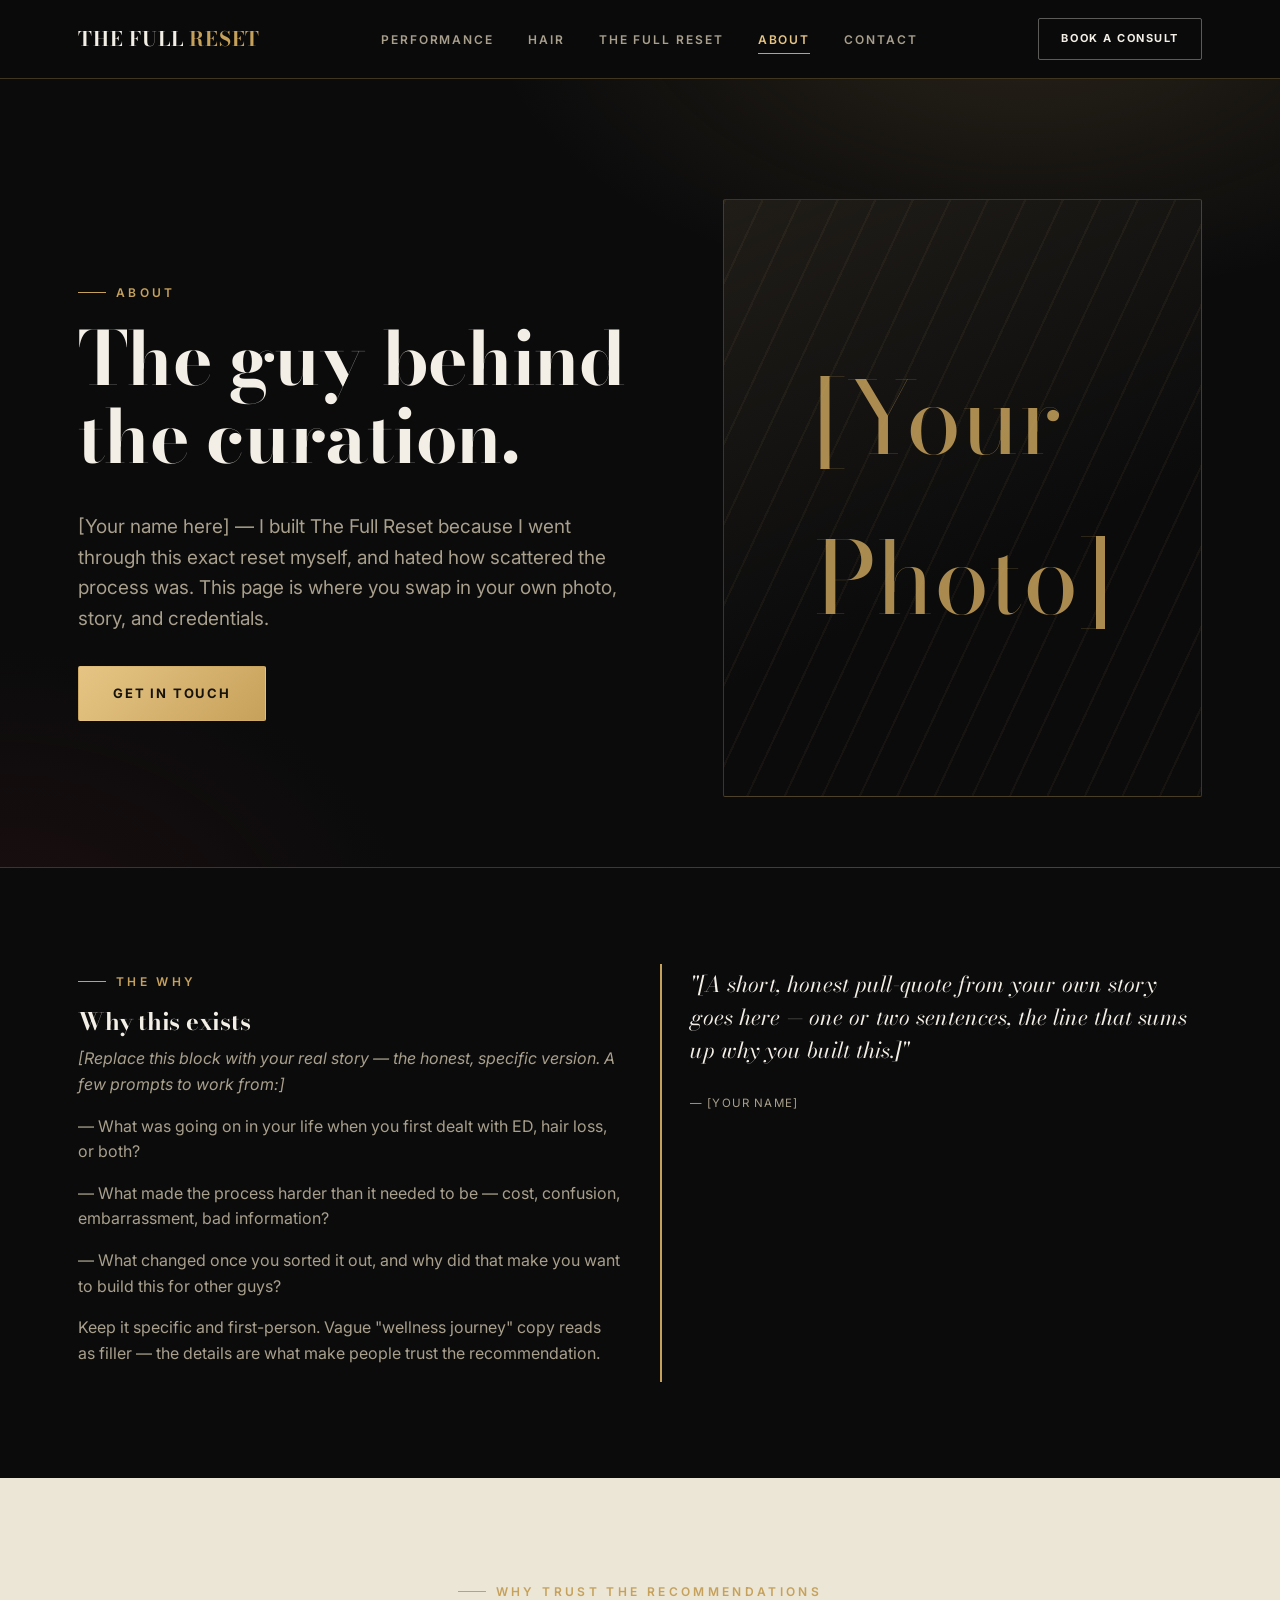
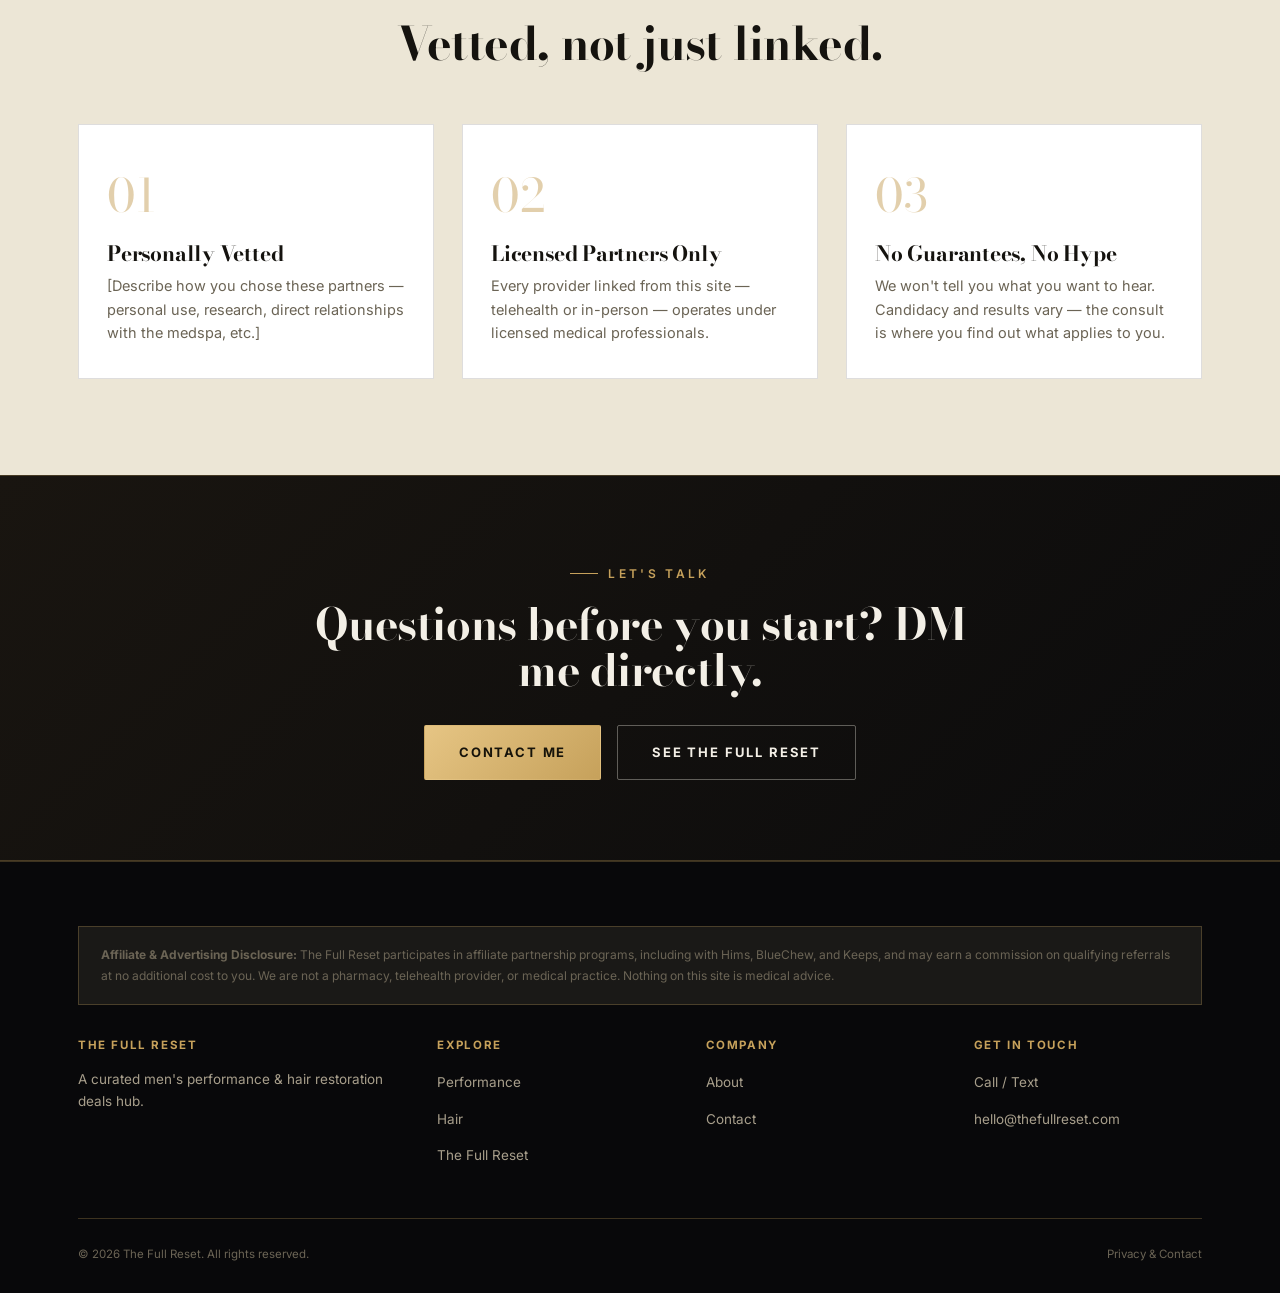
==== about/index.html @ 41acdde6 "Initial commit: The Full Reset landing site Static GQ-style landing page with performance/hair/bundl" ====
<!DOCTYPE html>
<html lang="en">
<head>
<meta charset="UTF-8">
<meta name="viewport" content="width=device-width, initial-scale=1.0">
<title>About — The Full Reset</title>
<meta name="description" content="Who's behind The Full Reset, and why this curation exists.">
<link rel="icon" href="data:image/svg+xml,%3Csvg xmlns='http://www.w3.org/2000/svg' viewBox='0 0 100 100'%3E%3Crect width='100' height='100' fill='%230b0b0c'/%3E%3Ctext x='50' y='68' font-size='60' text-anchor='middle' fill='%23c6a15b' font-family='Georgia,serif'%3ER%3C/text%3E%3C/svg%3E">
<link rel="stylesheet" href="../css/style.css">
</head>
<body>

<header class="site-header">
  <nav class="nav">
    <a href="../index.html" class="logo">THE FULL <span>RESET</span></a>
    <ul class="nav-links">
      <li><a href="../performance/index.html">Performance</a></li>
      <li><a href="../hair/index.html">Hair</a></li>
      <li><a href="../the-full-reset/index.html">The Full Reset</a></li>
      <li><a href="../about/index.html" class="active">About</a></li>
      <li><a href="../contact/index.html">Contact</a></li>
    </ul>
    <div class="nav-cta">
      <a href="../contact/index.html" class="btn btn-outline btn-sm">Book a Consult</a>
      <button class="nav-toggle" aria-label="Menu"><span></span><span></span><span></span></button>
    </div>
  </nav>
</header>

<section class="hero" style="padding-bottom:70px;">
  <div class="container hero-grid">
    <div>
      <div class="eyebrow">About</div>
      <h1>The guy behind the curation.</h1>
      <p class="lede">[Your name here] — I built The Full Reset because I went through this exact reset myself, and hated how scattered the process was. This page is where you swap in your own photo, story, and credentials.</p>
      <div class="hero-actions">
        <a href="../contact/index.html" class="btn btn-gold">Get In Touch</a>
      </div>
    </div>
    <div class="hero-visual">
      <span class="monogram" style="font-size:100px;">[Your<br>Photo]</span>
    </div>
  </div>
</section>

<section class="section">
  <div class="container grid-2">
    <div>
      <div class="eyebrow">The Why</div>
      <h2>Why this exists</h2>
      <p><em>[Replace this block with your real story — the honest, specific version. A few prompts to work from:]</em></p>
      <p>— What was going on in your life when you first dealt with ED, hair loss, or both?</p>
      <p>— What made the process harder than it needed to be — cost, confusion, embarrassment, bad information?</p>
      <p>— What changed once you sorted it out, and why did that make you want to build this for other guys?</p>
      <p>Keep it specific and first-person. Vague "wellness journey" copy reads as filler — the details are what make people trust the recommendation.</p>
    </div>
    <blockquote class="pull-quote">
      <p>"[A short, honest pull-quote from your own story goes here — one or two sentences, the line that sums up why you built this.]"</p>
      <cite>— [Your Name]</cite>
    </blockquote>
  </div>
</section>

<section class="section on-light alt">
  <div class="container">
    <div class="section-head center" style="margin-left:auto;margin-right:auto;">
      <div class="eyebrow" style="justify-content:center;">Why Trust The Recommendations</div>
      <h2>Vetted, not just linked.</h2>
    </div>
    <div class="grid-3">
      <div class="step" style="background:#fff;border-color:var(--line-dark);">
        <div class="num">01</div>
        <h3 style="color:var(--ink-dark);">Personally Vetted</h3>
        <p style="color:var(--muted-dark);">[Describe how you chose these partners — personal use, research, direct relationships with the medspa, etc.]</p>
      </div>
      <div class="step" style="background:#fff;border-color:var(--line-dark);">
        <div class="num">02</div>
        <h3 style="color:var(--ink-dark);">Licensed Partners Only</h3>
        <p style="color:var(--muted-dark);">Every provider linked from this site — telehealth or in-person — operates under licensed medical professionals.</p>
      </div>
      <div class="step" style="background:#fff;border-color:var(--line-dark);">
        <div class="num">03</div>
        <h3 style="color:var(--ink-dark);">No Guarantees, No Hype</h3>
        <p style="color:var(--muted-dark);">We won't tell you what you want to hear. Candidacy and results vary — the consult is where you find out what applies to you.</p>
      </div>
    </div>
  </div>
</section>

<section class="cta-band">
  <div class="container">
    <div class="eyebrow" style="justify-content:center;">Let's Talk</div>
    <h2>Questions before you start? DM me directly.</h2>
    <div class="hero-actions">
      <a href="../contact/index.html" class="btn btn-gold">Contact Me</a>
      <a href="../the-full-reset/index.html" class="btn btn-outline">See The Full Reset</a>
    </div>
  </div>
</section>

<footer class="site-footer">
  <div class="container">
    <div class="disclosure">
      <strong>Affiliate &amp; Advertising Disclosure:</strong> The Full Reset participates in affiliate partnership programs, including with Hims, BlueChew, and Keeps, and may earn a commission on qualifying referrals at no additional cost to you. We are not a pharmacy, telehealth provider, or medical practice. Nothing on this site is medical advice.
    </div>
    <div class="footer-grid">
      <div>
        <h4>The Full Reset</h4>
        <p>A curated men's performance &amp; hair restoration deals hub.</p>
      </div>
      <div>
        <h4>Explore</h4>
        <ul>
          <li><a href="../performance/index.html">Performance</a></li>
          <li><a href="../hair/index.html">Hair</a></li>
          <li><a href="../the-full-reset/index.html">The Full Reset</a></li>
        </ul>
      </div>
      <div>
        <h4>Company</h4>
        <ul>
          <li><a href="../about/index.html">About</a></li>
          <li><a href="../contact/index.html">Contact</a></li>
        </ul>
      </div>
      <div>
        <h4>Get In Touch</h4>
        <ul>
          <li><a href="tel:+10000000000">Call / Text</a></li>
          <li><a href="mailto:hello@thefullreset.com">hello@thefullreset.com</a></li>
        </ul>
      </div>
    </div>
    <div class="footer-bottom">
      <p>&copy; <span id="year"></span> The Full Reset. All rights reserved.</p>
      <p><a href="../contact/index.html">Privacy &amp; Contact</a></p>
    </div>
  </div>
</footer>

<script src="../js/main.js"></script>
<script>document.getElementById('year').textContent = new Date().getFullYear();</script>
</body>
</html>
---- css/style.css ----
/* ==========================================================================
   THE FULL RESET — shared stylesheet
   ========================================================================== */

@import url('https://fonts.googleapis.com/css2?family=Bodoni+Moda:ital,opsz,wght@0,6..96,400;0,6..96,500;0,6..96,700;0,6..96,900;1,6..96,500&family=Inter:wght@300;400;500;600;700;800&display=swap');

:root {
  --bg: #0b0b0c;
  --bg-alt: #141414;
  --bg-card: #1a1917;
  --paper: #f6f3ec;
  --paper-alt: #ece6d6;
  --ink: #f3efe6;
  --ink-dark: #15130f;
  --muted: #a89f8c;
  --muted-dark: #6b6455;
  --gold: #c6a15b;
  --gold-bright: #e6c584;
  --maroon: #7a2323;
  --line: rgba(198,161,91,0.28);
  --line-dark: rgba(21,19,15,0.14);
  --shadow: 0 20px 60px rgba(0,0,0,0.35);
  --radius: 2px;
  --maxw: 1180px;
}

* { box-sizing: border-box; }
html { scroll-behavior: smooth; }
body {
  margin: 0;
  background: var(--bg);
  color: var(--ink);
  font-family: 'Inter', -apple-system, BlinkMacSystemFont, 'Segoe UI', sans-serif;
  font-weight: 400;
  line-height: 1.6;
  -webkit-font-smoothing: antialiased;
}
img, svg { max-width: 100%; display: block; }
a { color: inherit; text-decoration: none; }
h1, h2, h3, h4 {
  font-family: 'Bodoni Moda', 'Georgia', serif;
  font-weight: 700;
  line-height: 1.05;
  margin: 0 0 .5em;
  letter-spacing: -0.01em;
}
p { margin: 0 0 1em; color: var(--muted); }
.on-light p { color: var(--muted-dark); }
ul { margin: 0; padding: 0; list-style: none; }
.container { max-width: var(--maxw); margin: 0 auto; padding: 0 28px; }
.section { padding: 96px 0; }
@media (max-width: 720px) { .section { padding: 64px 0; } }

.eyebrow {
  display: inline-flex;
  align-items: center;
  gap: 10px;
  font-family: 'Inter', sans-serif;
  font-size: 12px;
  letter-spacing: 0.28em;
  text-transform: uppercase;
  color: var(--gold);
  font-weight: 600;
  margin-bottom: 18px;
}
.eyebrow::before { content: ''; width: 28px; height: 1px; background: var(--gold); display: inline-block; }

.on-light { background: var(--paper); color: var(--ink-dark); }
.on-light h1, .on-light h2, .on-light h3, .on-light h4 { color: var(--ink-dark); }
.alt { background: var(--paper-alt); }

/* ---------- Buttons ---------- */
.btn {
  display: inline-flex;
  align-items: center;
  justify-content: center;
  gap: 10px;
  padding: 16px 34px;
  font-family: 'Inter', sans-serif;
  font-size: 13px;
  font-weight: 700;
  letter-spacing: 0.14em;
  text-transform: uppercase;
  border-radius: var(--radius);
  border: 1px solid transparent;
  cursor: pointer;
  transition: transform .18s ease, background .18s ease, color .18s ease, border-color .18s ease;
  white-space: nowrap;
}
.btn:hover { transform: translateY(-2px); }
.btn-gold { background: linear-gradient(135deg, var(--gold-bright), var(--gold)); color: #16130a; }
.btn-gold:hover { box-shadow: 0 10px 30px rgba(198,161,91,0.35); }
.btn-outline { background: transparent; color: var(--ink); border-color: rgba(243,239,230,0.35); }
.btn-outline:hover { border-color: var(--gold); color: var(--gold-bright); }
.btn-outline.on-light-btn { color: var(--ink-dark); border-color: rgba(21,19,15,0.3); }
.btn-outline.on-light-btn:hover { border-color: var(--maroon); color: var(--maroon); }
.btn-maroon { background: var(--maroon); color: var(--ink); }
.btn-maroon:hover { box-shadow: 0 10px 30px rgba(122,35,35,0.45); }
.btn-block { width: 100%; }
.btn-sm { padding: 11px 22px; font-size: 11px; }

/* ---------- Nav ---------- */
.site-header {
  position: sticky;
  top: 0;
  z-index: 100;
  background: rgba(11,11,12,0.86);
  backdrop-filter: blur(10px);
  border-bottom: 1px solid var(--line);
}
.nav {
  display: flex;
  align-items: center;
  justify-content: space-between;
  padding: 18px 28px;
  max-width: var(--maxw);
  margin: 0 auto;
}
.logo {
  font-family: 'Bodoni Moda', serif;
  font-size: 20px;
  font-weight: 700;
  letter-spacing: 0.04em;
  color: var(--ink);
}
.logo span { color: var(--gold); }
.nav-links {
  display: flex;
  gap: 34px;
  align-items: center;
}
.nav-links a {
  font-size: 12px;
  letter-spacing: 0.16em;
  text-transform: uppercase;
  font-weight: 600;
  color: var(--muted);
  transition: color .18s ease;
  padding: 6px 0;
  border-bottom: 1px solid transparent;
}
.nav-links a:hover, .nav-links a.active { color: var(--gold-bright); border-color: var(--gold); }
.nav-cta { display: flex; align-items: center; gap: 14px; }
.nav-toggle {
  display: none;
  flex-direction: column;
  gap: 5px;
  background: none;
  border: none;
  cursor: pointer;
  padding: 6px;
}
.nav-toggle span { width: 24px; height: 1.5px; background: var(--ink); display: block; }

@media (max-width: 920px) {
  .nav-links { position: fixed; top: 68px; left: 0; right: 0; background: var(--bg-alt); flex-direction: column; gap: 0; border-bottom: 1px solid var(--line); max-height: 0; overflow: hidden; transition: max-height .25s ease; }
  .nav-links.open { max-height: 400px; }
  .nav-links a { width: 100%; padding: 16px 28px; border-bottom: 1px solid rgba(255,255,255,0.06); }
  .nav-toggle { display: flex; }
  .nav-cta .btn-outline { display: none; }
}

/* ---------- Hero ---------- */
.hero {
  position: relative;
  padding: 120px 0 90px;
  overflow: hidden;
  background:
    radial-gradient(ellipse 900px 500px at 80% -10%, rgba(198,161,91,0.16), transparent 60%),
    radial-gradient(ellipse 700px 500px at 0% 110%, rgba(122,35,35,0.14), transparent 60%),
    var(--bg);
  border-bottom: 1px solid var(--line);
}
.hero-grid { display: grid; grid-template-columns: 1.1fr 0.9fr; gap: 60px; align-items: center; }
@media (max-width: 900px) { .hero-grid { grid-template-columns: 1fr; } }
.hero h1 { font-size: clamp(40px, 6vw, 74px); }
.hero .lede { font-size: 19px; max-width: 46ch; }
.hero-actions { display: flex; gap: 16px; flex-wrap: wrap; margin-top: 32px; }
.hero-badges { display: flex; gap: 22px; flex-wrap: wrap; margin-top: 44px; }
.hero-badge { display: flex; align-items: center; gap: 8px; font-size: 11px; letter-spacing: 0.1em; text-transform: uppercase; color: var(--muted); }
.hero-badge svg { width: 16px; height: 16px; stroke: var(--gold); flex-shrink: 0; }

.hero-visual {
  position: relative;
  aspect-ratio: 4/5;
  border: 1px solid var(--line);
  border-radius: var(--radius);
  background: linear-gradient(155deg, #201d18 0%, #0b0b0c 60%);
  display: flex;
  align-items: center;
  justify-content: center;
  overflow: hidden;
}
.hero-visual::before {
  content: '';
  position: absolute; inset: 0;
  background: repeating-linear-gradient(115deg, rgba(198,161,91,0.06) 0 2px, transparent 2px 34px);
}
.hero-visual .monogram { font-family: 'Bodoni Moda', serif; font-size: 130px; color: var(--gold); opacity: 0.85; position: relative; z-index: 1; }

/* ---------- Marquee / trust strip ---------- */
.trust-strip { border-bottom: 1px solid var(--line-dark); background: var(--paper-alt); padding: 22px 0; }
.trust-strip .container { display: flex; justify-content: space-between; flex-wrap: wrap; gap: 16px 30px; }
.trust-strip span { font-size: 11px; letter-spacing: 0.16em; text-transform: uppercase; color: var(--muted-dark); font-weight: 600; }

/* ---------- Section headers ---------- */
.section-head { max-width: 640px; margin-bottom: 56px; }
.section-head.center { margin-left: auto; margin-right: auto; text-align: center; }
.section-head h2 { font-size: clamp(30px, 4vw, 46px); }

/* ---------- Steps ---------- */
.steps { display: grid; grid-template-columns: repeat(3, 1fr); gap: 28px; }
@media (max-width: 800px) { .steps { grid-template-columns: 1fr; } }
.step { border: 1px solid var(--line); padding: 34px 28px; position: relative; background: var(--bg-card); }
.step .num { font-family: 'Bodoni Moda', serif; font-size: 46px; color: var(--gold); opacity: 0.5; margin-bottom: 10px; }
.step h3 { font-size: 21px; margin-bottom: 10px; }
.step p { margin: 0; font-size: 14.5px; }

/* ---------- Offer cards ---------- */
.offers { display: grid; grid-template-columns: repeat(2, 1fr); gap: 28px; }
@media (max-width: 800px) { .offers { grid-template-columns: 1fr; } }
.offer-card {
  border: 1px solid var(--line);
  background: var(--bg-card);
  padding: 38px 34px;
  display: flex;
  flex-direction: column;
  position: relative;
  transition: transform .2s ease, border-color .2s ease;
}
.offer-card:hover { transform: translateY(-4px); border-color: var(--gold); }
.offer-card.featured { border-color: var(--gold); box-shadow: var(--shadow); }
.offer-tag {
  position: absolute; top: -13px; left: 34px;
  background: var(--gold); color: #16130a;
  font-size: 10.5px; letter-spacing: 0.12em; text-transform: uppercase; font-weight: 700;
  padding: 6px 14px;
}
.offer-brand { font-size: 12px; letter-spacing: 0.18em; text-transform: uppercase; color: var(--gold); font-weight: 700; margin-bottom: 12px; }
.offer-card h3 { font-size: 28px; margin-bottom: 8px; }
.offer-price { display: flex; align-items: baseline; gap: 10px; margin: 14px 0 20px; }
.offer-price .was { text-decoration: line-through; color: var(--muted); font-size: 15px; }
.offer-price .now { font-family: 'Bodoni Moda', serif; font-size: 34px; color: var(--ink); }
.offer-price .per { font-size: 12px; color: var(--muted); text-transform: uppercase; letter-spacing: 0.08em; }
.offer-list { margin: 0 0 26px; display: flex; flex-direction: column; gap: 10px; }
.offer-list li { display: flex; gap: 10px; font-size: 14.5px; color: var(--muted); align-items: flex-start; }
.offer-list li svg { width: 16px; height: 16px; stroke: var(--gold); flex-shrink: 0; margin-top: 3px; }
.offer-card .btn { margin-top: auto; }
.offer-fine { font-size: 11px; color: var(--muted-dark); margin-top: 14px; }

/* ---------- Comparison table ---------- */
.table-wrap { overflow-x: auto; border: 1px solid var(--line); }
table.compare { width: 100%; border-collapse: collapse; min-width: 560px; }
table.compare th, table.compare td { padding: 18px 22px; text-align: left; border-bottom: 1px solid var(--line); font-size: 14px; }
table.compare th { font-family: 'Inter', sans-serif; text-transform: uppercase; letter-spacing: 0.1em; font-size: 11.5px; color: var(--gold); background: var(--bg-card); }
table.compare td:first-child { color: var(--ink); font-weight: 600; }
table.compare tr:last-child td { border-bottom: none; }
table.compare td { color: var(--muted); }

/* ---------- FAQ ---------- */
.faq-item { border-bottom: 1px solid var(--line); }
.faq-q {
  display: flex; align-items: center; justify-content: space-between;
  padding: 24px 4px; cursor: pointer; font-weight: 600; font-size: 16.5px;
  color: var(--ink);
}
.on-light .faq-q { color: var(--ink-dark); }
.faq-q .plus { color: var(--gold); font-size: 22px; font-family: 'Bodoni Moda', serif; transition: transform .2s ease; }
.faq-item.open .plus { transform: rotate(45deg); }
.faq-a { max-height: 0; overflow: hidden; transition: max-height .25s ease; }
.faq-a p { padding: 0 4px 22px; font-size: 14.5px; max-width: 68ch; }
.faq-item.open .faq-a { max-height: 300px; }

/* ---------- Pull quote / testimonial template ---------- */
.pull-quote { border-left: 2px solid var(--gold); padding: 4px 0 4px 28px; margin: 0; }
.pull-quote p { font-family: 'Bodoni Moda', serif; font-style: italic; font-size: 22px; color: var(--ink); line-height: 1.5; }
.on-light .pull-quote p { color: var(--ink-dark); }
.pull-quote cite { font-style: normal; font-size: 11.5px; letter-spacing: 0.1em; text-transform: uppercase; color: var(--muted); }

/* ---------- Cards / grid generic ---------- */
.grid-3 { display: grid; grid-template-columns: repeat(3, 1fr); gap: 28px; }
.grid-2 { display: grid; grid-template-columns: repeat(2, 1fr); gap: 40px; }
@media (max-width: 800px) { .grid-3, .grid-2 { grid-template-columns: 1fr; } }

/* ---------- CTA banner ---------- */
.cta-band {
  background: linear-gradient(135deg, #191510, #0b0b0c);
  border-top: 1px solid var(--line);
  border-bottom: 1px solid var(--line);
  padding: 80px 0;
  text-align: center;
}
.cta-band h2 { font-size: clamp(28px, 4vw, 44px); max-width: 720px; margin: 0 auto 18px; }
.cta-band p { max-width: 560px; margin: 0 auto 34px; }
.cta-band .hero-actions { justify-content: center; }

/* ---------- Footer ---------- */
.site-footer { background: #08080a; border-top: 1px solid var(--line); padding: 64px 0 30px; }
.footer-grid { display: grid; grid-template-columns: 1.4fr 1fr 1fr 1fr; gap: 40px; margin-bottom: 50px; }
@media (max-width: 800px) { .footer-grid { grid-template-columns: 1fr 1fr; } }
.footer-grid h4 { font-family: 'Inter', sans-serif; font-size: 11.5px; letter-spacing: 0.14em; text-transform: uppercase; color: var(--gold); margin-bottom: 18px; }
.footer-grid ul { display: flex; flex-direction: column; gap: 11px; }
.footer-grid a, .footer-grid p { font-size: 13.5px; color: var(--muted); }
.footer-grid a:hover { color: var(--gold-bright); }
.footer-bottom { border-top: 1px solid var(--line); padding-top: 26px; display: flex; justify-content: space-between; flex-wrap: wrap; gap: 14px; }
.footer-bottom p { font-size: 11.5px; color: var(--muted-dark); margin: 0; max-width: 900px; }
.disclosure {
  background: var(--bg-card); border: 1px solid var(--line); padding: 18px 22px;
  font-size: 12px; color: var(--muted-dark); margin-bottom: 34px; line-height: 1.7;
}

/* ---------- Form ---------- */
.form { display: flex; flex-direction: column; gap: 18px; }
.form-row { display: grid; grid-template-columns: 1fr 1fr; gap: 18px; }
@media (max-width: 640px) { .form-row { grid-template-columns: 1fr; } }
label { display: block; font-size: 11.5px; letter-spacing: 0.1em; text-transform: uppercase; color: var(--gold); margin-bottom: 8px; font-weight: 600; }
input, select, textarea {
  width: 100%; background: var(--bg-card); border: 1px solid var(--line);
  color: var(--ink); padding: 14px 16px; font-family: 'Inter', sans-serif; font-size: 14.5px;
  border-radius: var(--radius);
}
.on-light input, .on-light select, .on-light textarea { background: #fff; border-color: var(--line-dark); color: var(--ink-dark); }
input:focus, select:focus, textarea:focus { outline: none; border-color: var(--gold); }
textarea { resize: vertical; min-height: 110px; }
.field-note { font-size: 11.5px; color: var(--muted-dark); margin-top: -8px; }
.hp-field { position: absolute; left: -9999px; }
.form-success { display: none; padding: 20px 22px; background: rgba(198,161,91,0.12); border: 1px solid var(--gold); color: var(--ink); font-size: 14px; }
.form-success.show { display: block; }

/* ---------- Contact tiles ---------- */
.contact-tiles { display: grid; grid-template-columns: repeat(3, 1fr); gap: 24px; }
@media (max-width: 800px) { .contact-tiles { grid-template-columns: 1fr; } }
.contact-tile { border: 1px solid var(--line); padding: 30px; text-align: center; background: var(--bg-card); }
.contact-tile svg { width: 30px; height: 30px; stroke: var(--gold); margin: 0 auto 16px; }
.contact-tile h3 { font-size: 18px; margin-bottom: 8px; }
.contact-tile p { font-size: 13.5px; margin-bottom: 18px; }

/* ---------- Utility ---------- */
.tag-row { display: flex; gap: 10px; flex-wrap: wrap; margin-bottom: 20px; }
.pill { border: 1px solid var(--line); padding: 6px 14px; font-size: 11px; letter-spacing: 0.08em; text-transform: uppercase; color: var(--gold); }
.center { text-align: center; }
.mt-0 { margin-top: 0; }
.divider { height: 1px; background: var(--line); border: none; margin: 60px 0; }
.small-print { font-size: 11.5px; color: var(--muted-dark); }
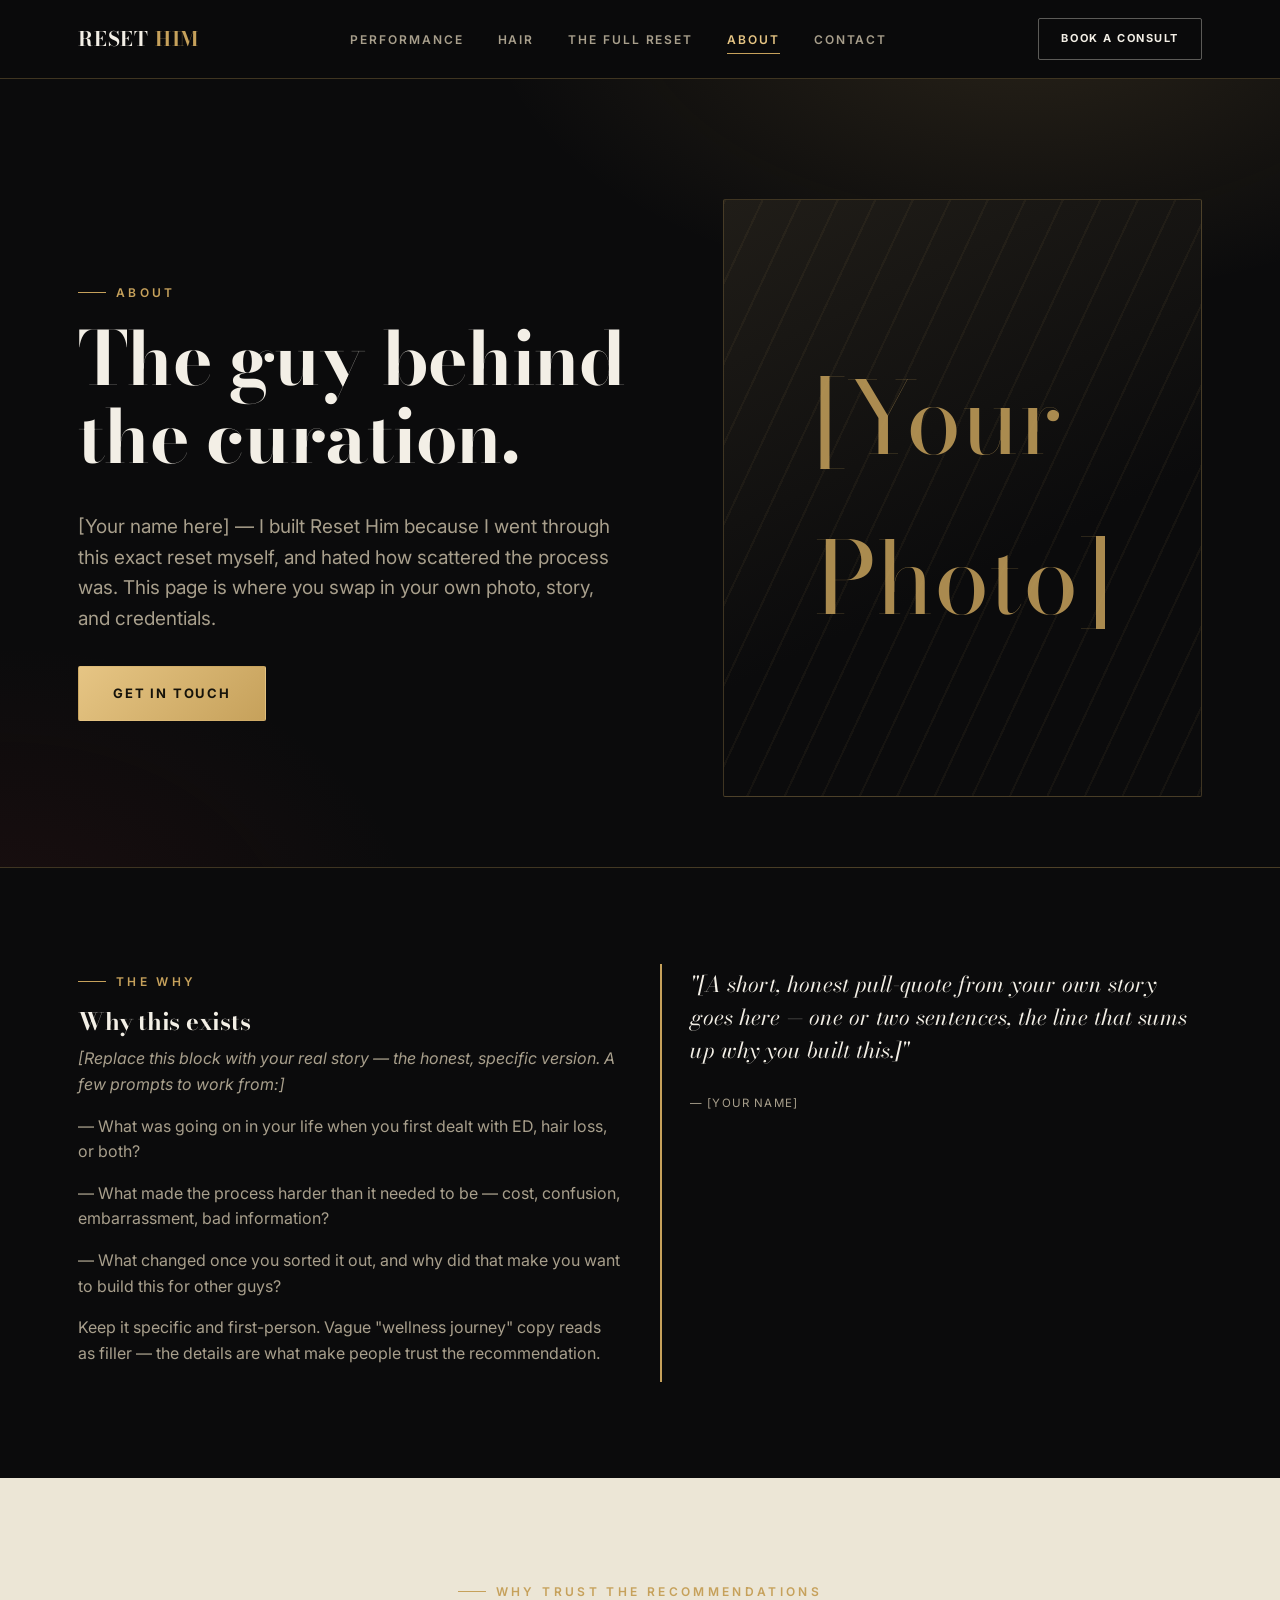
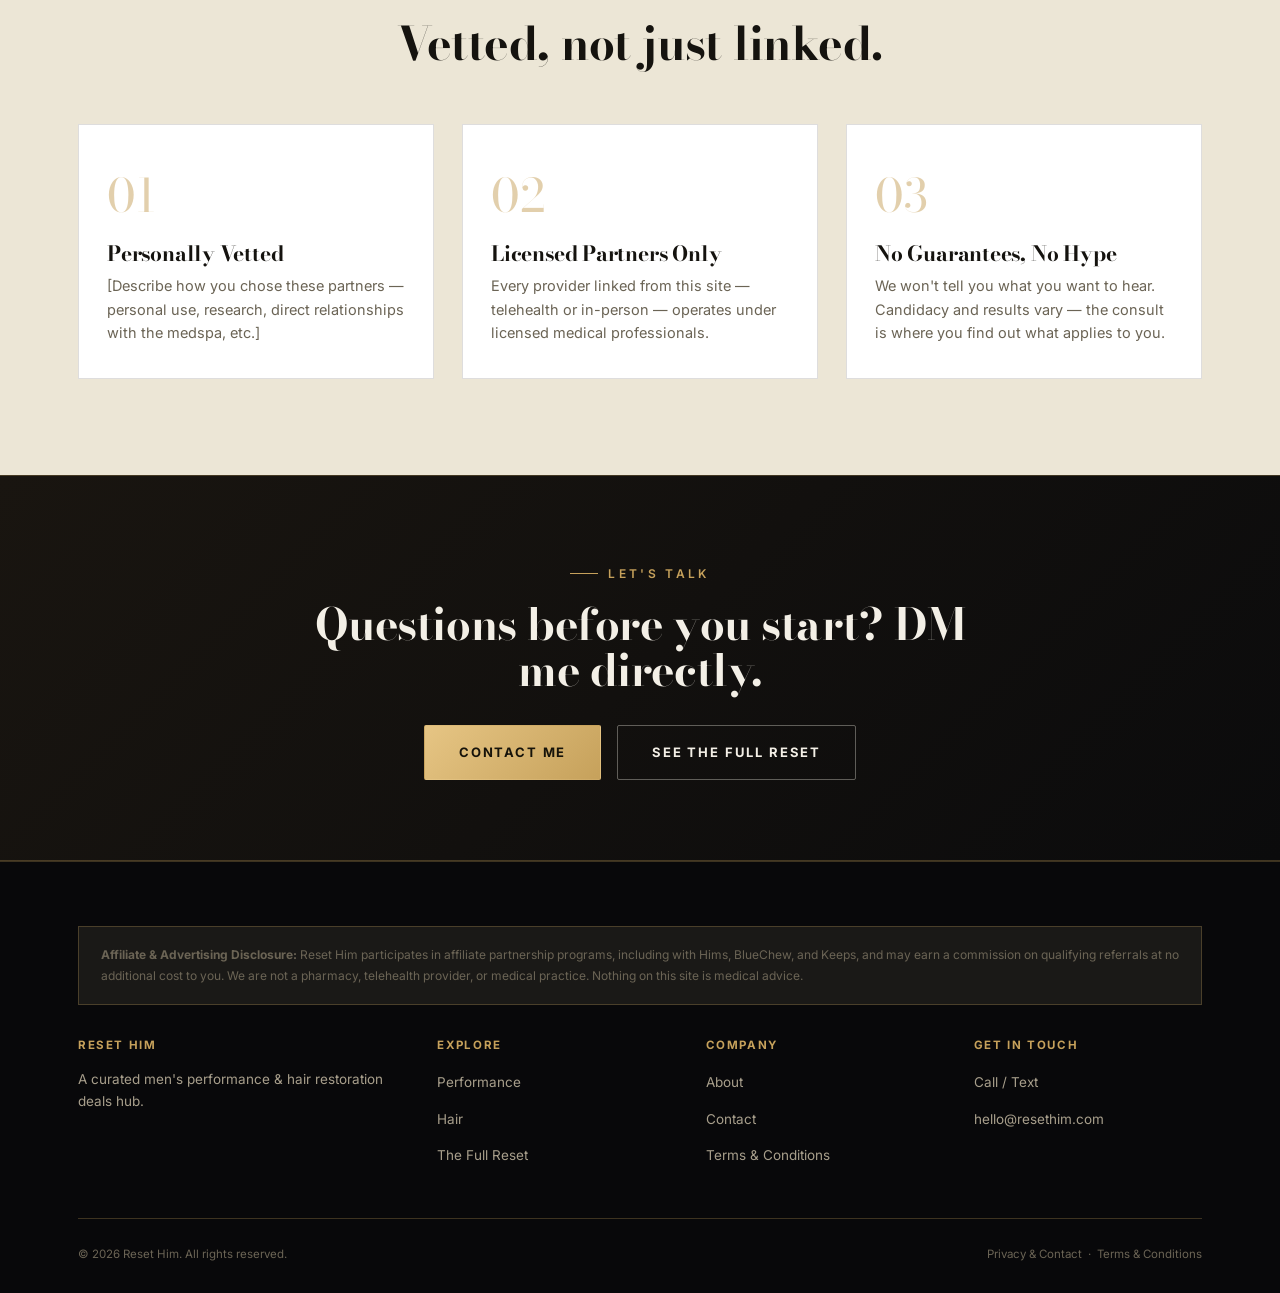
==== commit 3bb08cc1: "Restructure offers into affiliate/voucher mechanics, add Terms page, rebrand to Reset Him - Split Pe" ====
--- a/about/index.html
+++ b/about/index.html
@@ -3,8 +3,8 @@
 <head>
 <meta charset="UTF-8">
 <meta name="viewport" content="width=device-width, initial-scale=1.0">
-<title>About — The Full Reset</title>
-<meta name="description" content="Who's behind The Full Reset, and why this curation exists.">
+<title>About — Reset Him</title>
+<meta name="description" content="Who's behind Reset Him, and why this curation exists.">
 <link rel="icon" href="data:image/svg+xml,%3Csvg xmlns='http://www.w3.org/2000/svg' viewBox='0 0 100 100'%3E%3Crect width='100' height='100' fill='%230b0b0c'/%3E%3Ctext x='50' y='68' font-size='60' text-anchor='middle' fill='%23c6a15b' font-family='Georgia,serif'%3ER%3C/text%3E%3C/svg%3E">
 <link rel="stylesheet" href="../css/style.css">
 </head>
@@ -12,7 +12,7 @@
 
 <header class="site-header">
   <nav class="nav">
-    <a href="../index.html" class="logo">THE FULL <span>RESET</span></a>
+    <a href="../index.html" class="logo">RESET <span>HIM</span></a>
     <ul class="nav-links">
       <li><a href="../performance/index.html">Performance</a></li>
       <li><a href="../hair/index.html">Hair</a></li>
@@ -32,7 +32,7 @@
     <div>
       <div class="eyebrow">About</div>
       <h1>The guy behind the curation.</h1>
-      <p class="lede">[Your name here] — I built The Full Reset because I went through this exact reset myself, and hated how scattered the process was. This page is where you swap in your own photo, story, and credentials.</p>
+      <p class="lede">[Your name here] — I built Reset Him because I went through this exact reset myself, and hated how scattered the process was. This page is where you swap in your own photo, story, and credentials.</p>
       <div class="hero-actions">
         <a href="../contact/index.html" class="btn btn-gold">Get In Touch</a>
       </div>
@@ -101,11 +101,11 @@
 <footer class="site-footer">
   <div class="container">
     <div class="disclosure">
-      <strong>Affiliate &amp; Advertising Disclosure:</strong> The Full Reset participates in affiliate partnership programs, including with Hims, BlueChew, and Keeps, and may earn a commission on qualifying referrals at no additional cost to you. We are not a pharmacy, telehealth provider, or medical practice. Nothing on this site is medical advice.
+      <strong>Affiliate &amp; Advertising Disclosure:</strong> Reset Him participates in affiliate partnership programs, including with Hims, BlueChew, and Keeps, and may earn a commission on qualifying referrals at no additional cost to you. We are not a pharmacy, telehealth provider, or medical practice. Nothing on this site is medical advice.
     </div>
     <div class="footer-grid">
       <div>
-        <h4>The Full Reset</h4>
+        <h4>Reset Him</h4>
         <p>A curated men's performance &amp; hair restoration deals hub.</p>
       </div>
       <div>
@@ -121,19 +121,20 @@
         <ul>
           <li><a href="../about/index.html">About</a></li>
           <li><a href="../contact/index.html">Contact</a></li>
+          <li><a href="../terms/index.html">Terms &amp; Conditions</a></li>
         </ul>
       </div>
       <div>
         <h4>Get In Touch</h4>
         <ul>
           <li><a href="tel:+10000000000">Call / Text</a></li>
-          <li><a href="mailto:hello@thefullreset.com">hello@thefullreset.com</a></li>
+          <li><a href="mailto:hello@resethim.com">hello@resethim.com</a></li>
         </ul>
       </div>
     </div>
     <div class="footer-bottom">
-      <p>&copy; <span id="year"></span> The Full Reset. All rights reserved.</p>
-      <p><a href="../contact/index.html">Privacy &amp; Contact</a></p>
+      <p>&copy; <span id="year"></span> Reset Him. All rights reserved.</p>
+      <p><a href="../contact/index.html">Privacy &amp; Contact</a> &nbsp;·&nbsp; <a href="../terms/index.html">Terms &amp; Conditions</a></p>
     </div>
   </div>
 </footer>
--- a/css/style.css
+++ b/css/style.css
@@ -219,6 +219,13 @@
 /* ---------- Offer cards ---------- */
 .offers { display: grid; grid-template-columns: repeat(2, 1fr); gap: 28px; }
 @media (max-width: 800px) { .offers { grid-template-columns: 1fr; } }
+.offers-3 { display: grid; grid-template-columns: repeat(3, 1fr); gap: 24px; align-items: start; }
+@media (max-width: 980px) { .offers-3 { grid-template-columns: 1fr; } }
+.offer-tag.voucher { background: var(--maroon); color: var(--ink); }
+/* .offer-card always has a dark background regardless of its parent section, so its headings must stay light even inside .on-light sections */
+.on-light .offer-card h3, .on-light .offer-card h4 { color: var(--ink); }
+.offer-alt-link { display: block; font-size: 12px; color: var(--gold); margin-top: 10px; }
+.offer-alt-link:hover { color: var(--gold-bright); }
 .offer-card {
   border: 1px solid var(--line);
   background: var(--bg-card);
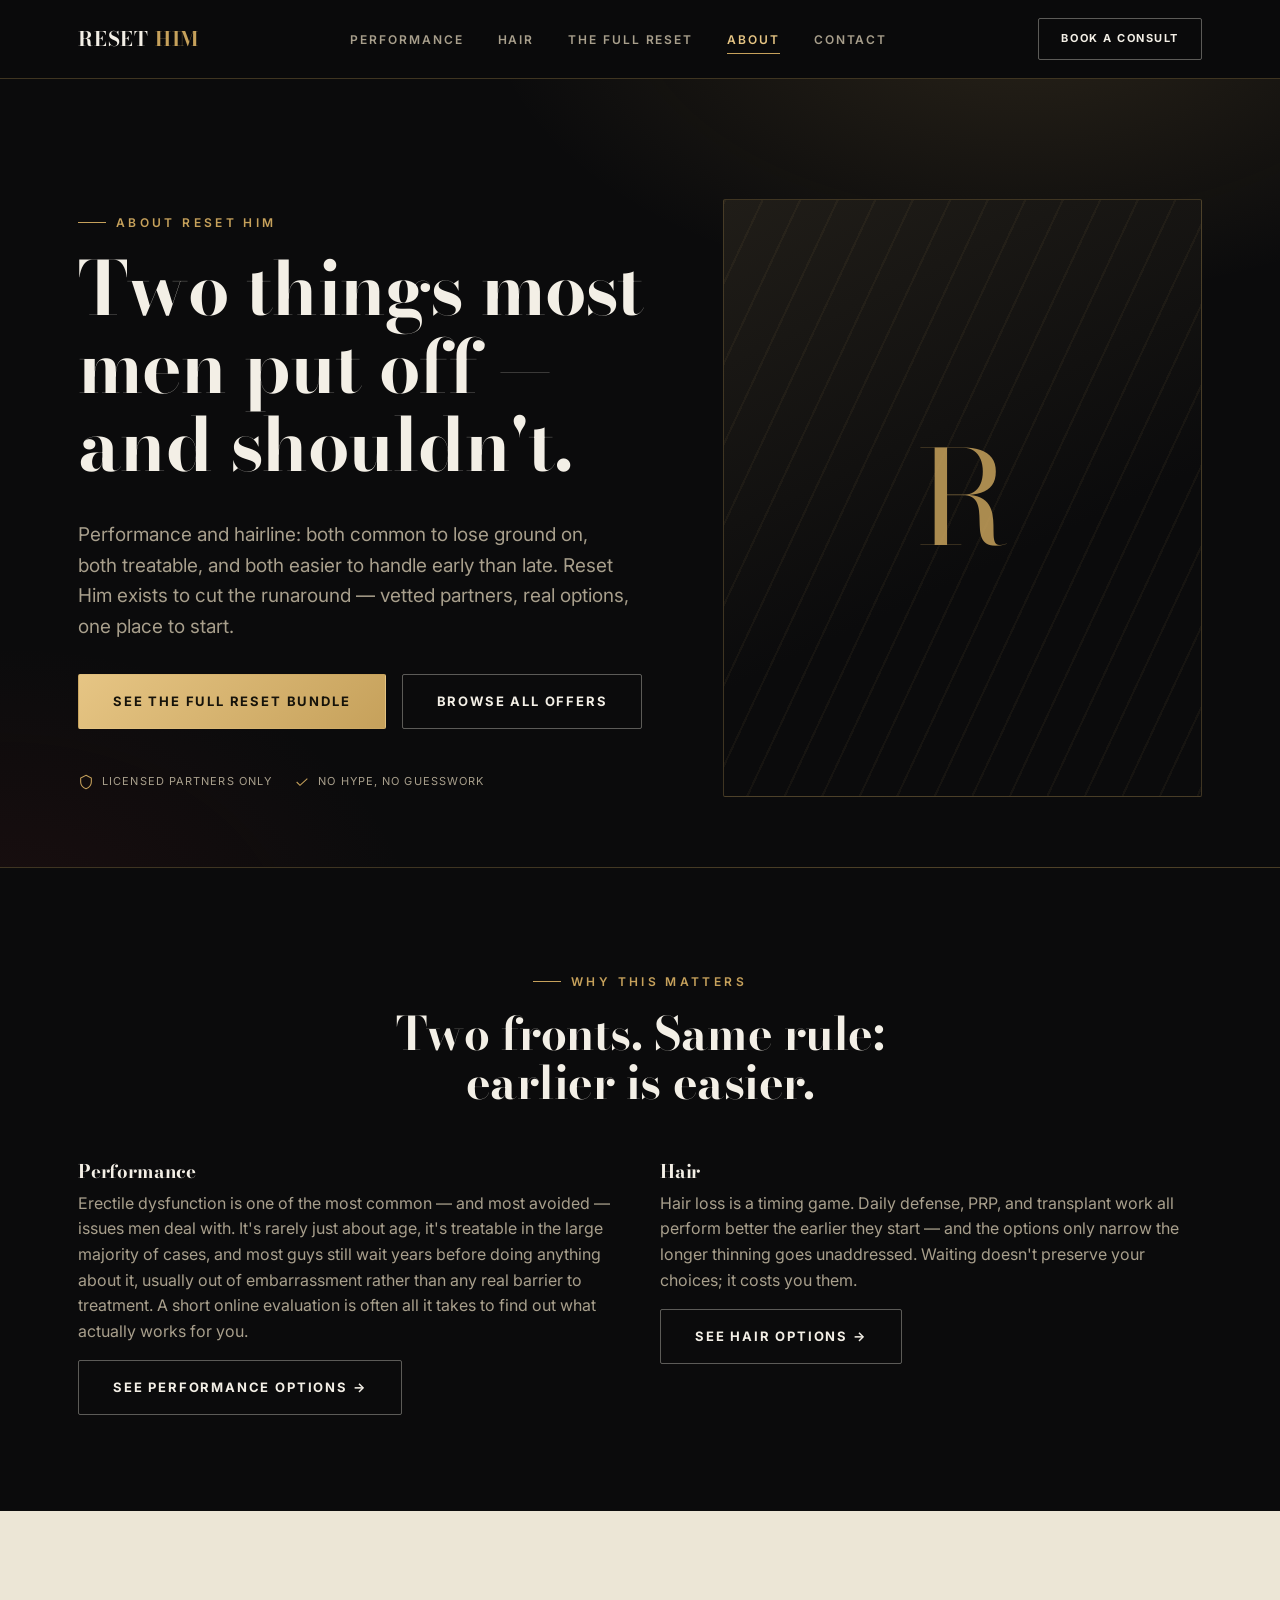
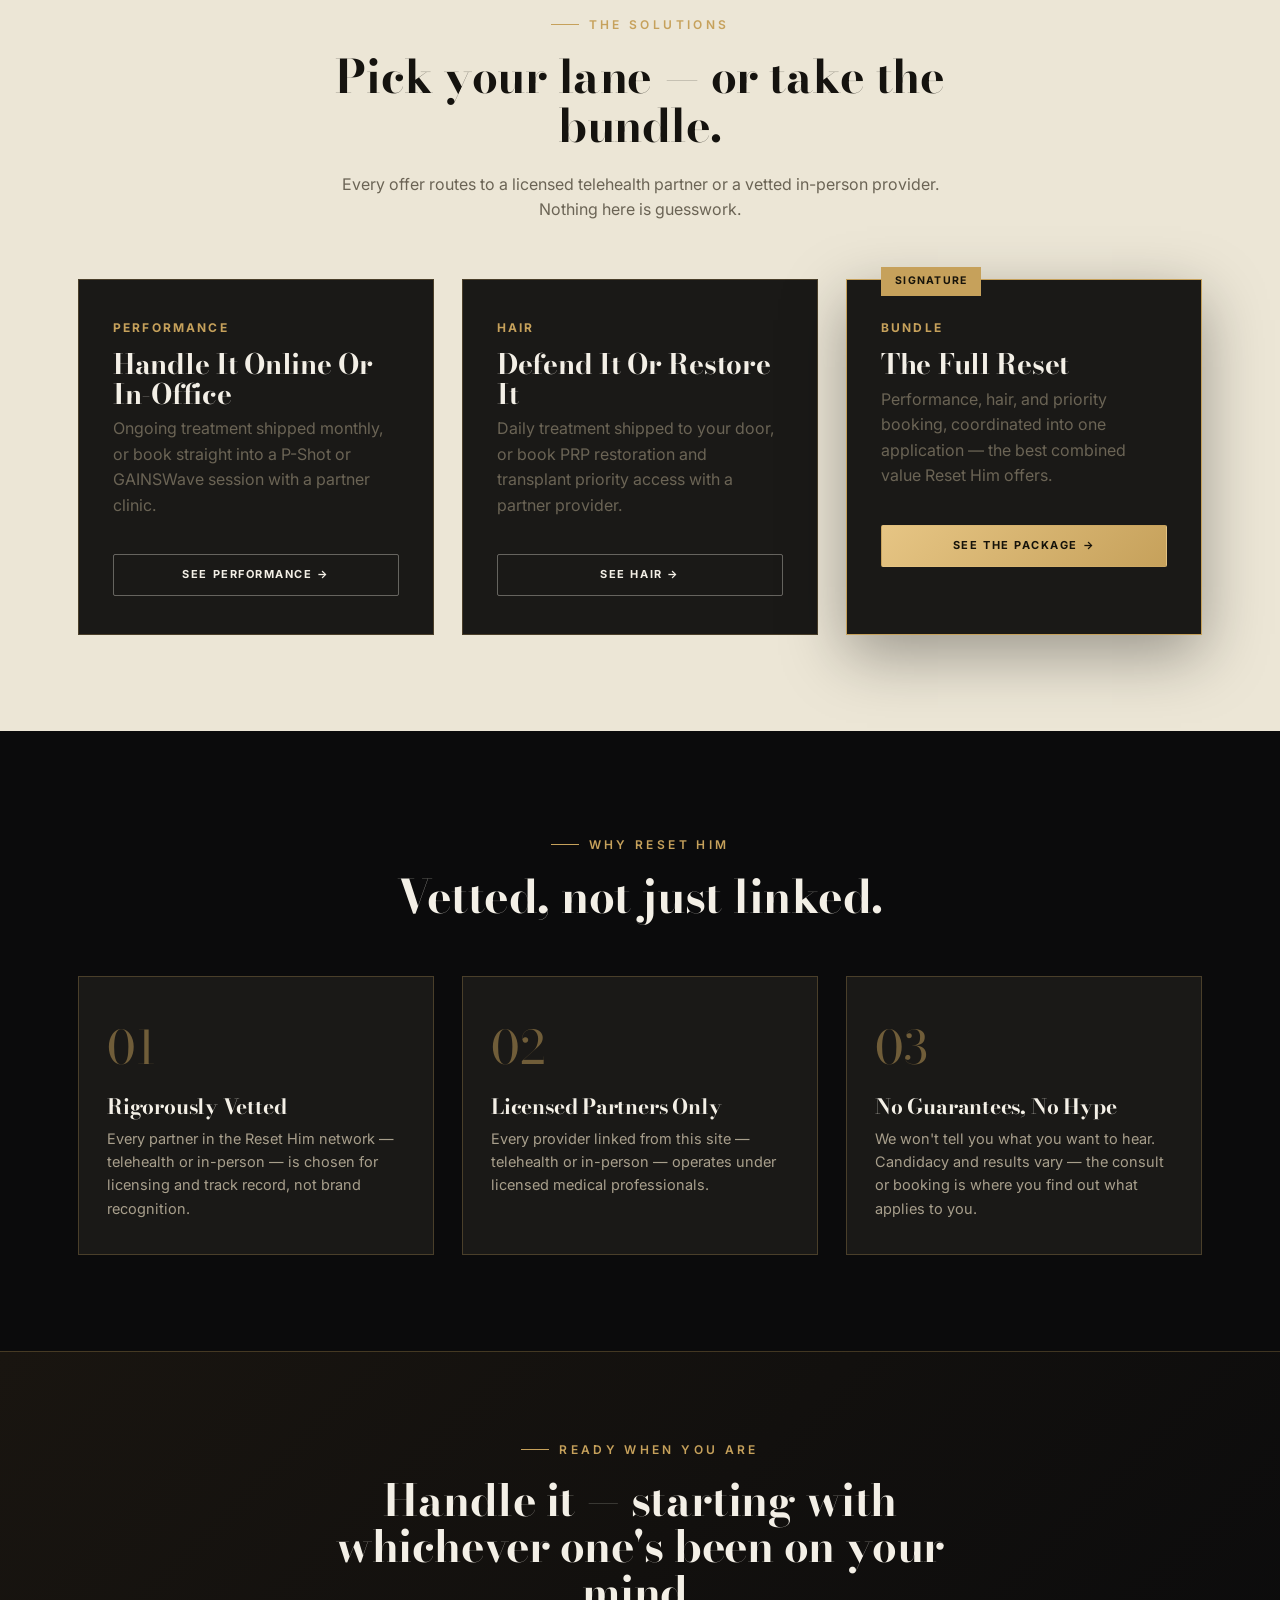
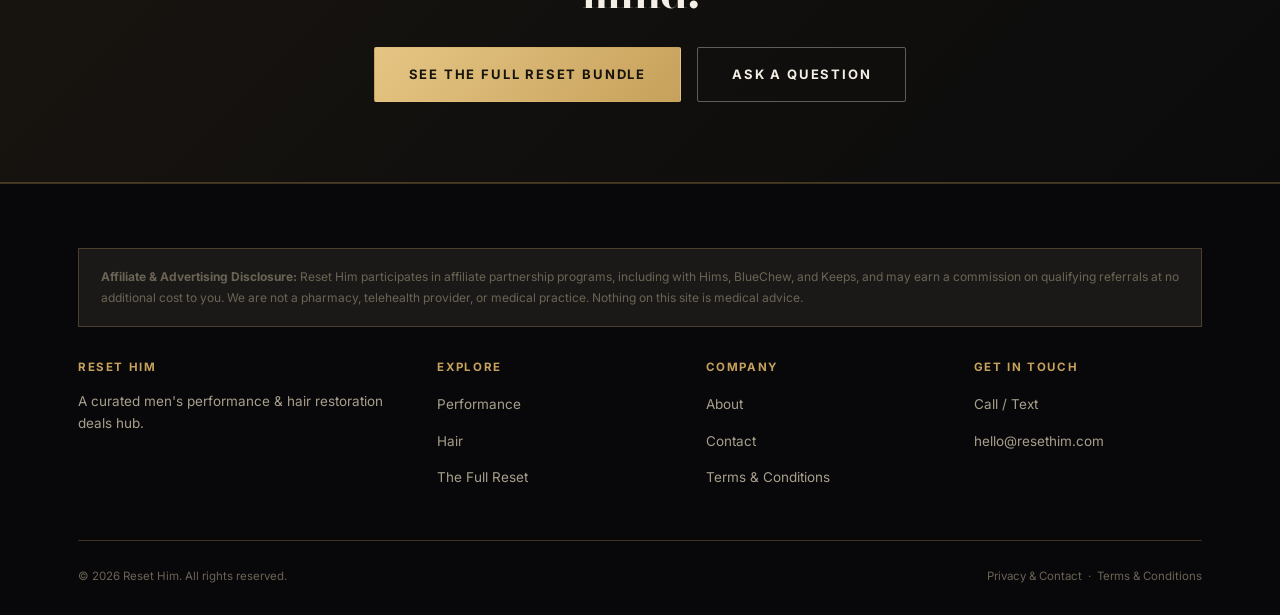
==== commit 9ca74275: "Rewrite About page around the service instead of a founder bio Removes the placeholder personal stor" ====
--- a/about/index.html
+++ b/about/index.html
@@ -4,7 +4,7 @@
 <meta charset="UTF-8">
 <meta name="viewport" content="width=device-width, initial-scale=1.0">
 <title>About — Reset Him</title>
-<meta name="description" content="Who's behind Reset Him, and why this curation exists.">
+<meta name="description" content="Why men's performance and hair health matter, and how Reset Him curates the fastest path to handling both — real options, vetted partners, no runaround.">
 <link rel="icon" href="data:image/svg+xml,%3Csvg xmlns='http://www.w3.org/2000/svg' viewBox='0 0 100 100'%3E%3Crect width='100' height='100' fill='%230b0b0c'/%3E%3Ctext x='50' y='68' font-size='60' text-anchor='middle' fill='%23c6a15b' font-family='Georgia,serif'%3ER%3C/text%3E%3C/svg%3E">
 <link rel="stylesheet" href="../css/style.css">
 </head>
@@ -30,58 +30,95 @@
 <section class="hero" style="padding-bottom:70px;">
   <div class="container hero-grid">
     <div>
-      <div class="eyebrow">About</div>
-      <h1>The guy behind the curation.</h1>
-      <p class="lede">[Your name here] — I built Reset Him because I went through this exact reset myself, and hated how scattered the process was. This page is where you swap in your own photo, story, and credentials.</p>
+      <div class="eyebrow">About Reset Him</div>
+      <h1>Two things most men put off — and shouldn't.</h1>
+      <p class="lede">Performance and hairline: both common to lose ground on, both treatable, and both easier to handle early than late. Reset Him exists to cut the runaround — vetted partners, real options, one place to start.</p>
       <div class="hero-actions">
-        <a href="../contact/index.html" class="btn btn-gold">Get In Touch</a>
+        <a href="../the-full-reset/index.html" class="btn btn-gold">See The Full Reset Bundle</a>
+        <a href="../index.html" class="btn btn-outline">Browse All Offers</a>
+      </div>
+      <div class="hero-badges">
+        <span class="hero-badge"><svg viewBox="0 0 24 24" fill="none" stroke-width="1.6"><path d="M12 2l8 4v6c0 5-3.5 8.5-8 10-4.5-1.5-8-5-8-10V6l8-4z"/></svg>Licensed partners only</span>
+        <span class="hero-badge"><svg viewBox="0 0 24 24" fill="none" stroke-width="1.6"><path d="M4 12l5 5L20 7"/></svg>No hype, no guesswork</span>
       </div>
     </div>
-    <div class="hero-visual">
-      <span class="monogram" style="font-size:100px;">[Your<br>Photo]</span>
-    </div>
+    <div class="hero-visual"><span class="monogram">R</span></div>
   </div>
 </section>
 
 <section class="section">
-  <div class="container grid-2">
-    <div>
-      <div class="eyebrow">The Why</div>
-      <h2>Why this exists</h2>
-      <p><em>[Replace this block with your real story — the honest, specific version. A few prompts to work from:]</em></p>
-      <p>— What was going on in your life when you first dealt with ED, hair loss, or both?</p>
-      <p>— What made the process harder than it needed to be — cost, confusion, embarrassment, bad information?</p>
-      <p>— What changed once you sorted it out, and why did that make you want to build this for other guys?</p>
-      <p>Keep it specific and first-person. Vague "wellness journey" copy reads as filler — the details are what make people trust the recommendation.</p>
+  <div class="container">
+    <div class="section-head center" style="margin-left:auto;margin-right:auto;">
+      <div class="eyebrow" style="justify-content:center;">Why This Matters</div>
+      <h2>Two fronts. Same rule: earlier is easier.</h2>
     </div>
-    <blockquote class="pull-quote">
-      <p>"[A short, honest pull-quote from your own story goes here — one or two sentences, the line that sums up why you built this.]"</p>
-      <cite>— [Your Name]</cite>
-    </blockquote>
+    <div class="grid-2">
+      <div>
+        <h3>Performance</h3>
+        <p>Erectile dysfunction is one of the most common — and most avoided — issues men deal with. It's rarely just about age, it's treatable in the large majority of cases, and most guys still wait years before doing anything about it, usually out of embarrassment rather than any real barrier to treatment. A short online evaluation is often all it takes to find out what actually works for you.</p>
+        <a href="../performance/index.html" class="btn btn-outline">See Performance Options →</a>
+      </div>
+      <div>
+        <h3>Hair</h3>
+        <p>Hair loss is a timing game. Daily defense, PRP, and transplant work all perform better the earlier they start — and the options only narrow the longer thinning goes unaddressed. Waiting doesn't preserve your choices; it costs you them.</p>
+        <a href="../hair/index.html" class="btn btn-outline">See Hair Options →</a>
+      </div>
+    </div>
   </div>
 </section>
 
 <section class="section on-light alt">
   <div class="container">
     <div class="section-head center" style="margin-left:auto;margin-right:auto;">
-      <div class="eyebrow" style="justify-content:center;">Why Trust The Recommendations</div>
+      <div class="eyebrow" style="justify-content:center;">The Solutions</div>
+      <h2>Pick your lane — or take the bundle.</h2>
+      <p>Every offer routes to a licensed telehealth partner or a vetted in-person provider. Nothing here is guesswork.</p>
+    </div>
+    <div class="grid-3">
+      <a href="../performance/index.html" class="offer-card" style="text-decoration:none;">
+        <div class="offer-brand">Performance</div>
+        <h3>Handle It Online Or In-Office</h3>
+        <p>Ongoing treatment shipped monthly, or book straight into a P-Shot or GAINSWave session with a partner clinic.</p>
+        <span class="btn btn-outline btn-sm" style="margin-top:20px;">See Performance →</span>
+      </a>
+      <a href="../hair/index.html" class="offer-card" style="text-decoration:none;">
+        <div class="offer-brand">Hair</div>
+        <h3>Defend It Or Restore It</h3>
+        <p>Daily treatment shipped to your door, or book PRP restoration and transplant priority access with a partner provider.</p>
+        <span class="btn btn-outline btn-sm" style="margin-top:20px;">See Hair →</span>
+      </a>
+      <a href="../the-full-reset/index.html" class="offer-card featured" style="text-decoration:none;">
+        <div class="offer-tag">Signature</div>
+        <div class="offer-brand">Bundle</div>
+        <h3>The Full Reset</h3>
+        <p>Performance, hair, and priority booking, coordinated into one application — the best combined value Reset Him offers.</p>
+        <span class="btn btn-gold btn-sm" style="margin-top:20px;">See The Package →</span>
+      </a>
+    </div>
+  </div>
+</section>
+
+<section class="section">
+  <div class="container">
+    <div class="section-head center" style="margin-left:auto;margin-right:auto;">
+      <div class="eyebrow" style="justify-content:center;">Why Reset Him</div>
       <h2>Vetted, not just linked.</h2>
     </div>
     <div class="grid-3">
-      <div class="step" style="background:#fff;border-color:var(--line-dark);">
+      <div class="step">
         <div class="num">01</div>
-        <h3 style="color:var(--ink-dark);">Personally Vetted</h3>
-        <p style="color:var(--muted-dark);">[Describe how you chose these partners — personal use, research, direct relationships with the medspa, etc.]</p>
+        <h3>Rigorously Vetted</h3>
+        <p>Every partner in the Reset Him network — telehealth or in-person — is chosen for licensing and track record, not brand recognition.</p>
       </div>
-      <div class="step" style="background:#fff;border-color:var(--line-dark);">
+      <div class="step">
         <div class="num">02</div>
-        <h3 style="color:var(--ink-dark);">Licensed Partners Only</h3>
-        <p style="color:var(--muted-dark);">Every provider linked from this site — telehealth or in-person — operates under licensed medical professionals.</p>
+        <h3>Licensed Partners Only</h3>
+        <p>Every provider linked from this site — telehealth or in-person — operates under licensed medical professionals.</p>
       </div>
-      <div class="step" style="background:#fff;border-color:var(--line-dark);">
+      <div class="step">
         <div class="num">03</div>
-        <h3 style="color:var(--ink-dark);">No Guarantees, No Hype</h3>
-        <p style="color:var(--muted-dark);">We won't tell you what you want to hear. Candidacy and results vary — the consult is where you find out what applies to you.</p>
+        <h3>No Guarantees, No Hype</h3>
+        <p>We won't tell you what you want to hear. Candidacy and results vary — the consult or booking is where you find out what applies to you.</p>
       </div>
     </div>
   </div>
@@ -89,11 +126,11 @@
 
 <section class="cta-band">
   <div class="container">
-    <div class="eyebrow" style="justify-content:center;">Let's Talk</div>
-    <h2>Questions before you start? DM me directly.</h2>
+    <div class="eyebrow" style="justify-content:center;">Ready When You Are</div>
+    <h2>Handle it — starting with whichever one's been on your mind.</h2>
     <div class="hero-actions">
-      <a href="../contact/index.html" class="btn btn-gold">Contact Me</a>
-      <a href="../the-full-reset/index.html" class="btn btn-outline">See The Full Reset</a>
+      <a href="../the-full-reset/index.html" class="btn btn-gold">See The Full Reset Bundle</a>
+      <a href="../contact/index.html" class="btn btn-outline">Ask A Question</a>
     </div>
   </div>
 </section>
